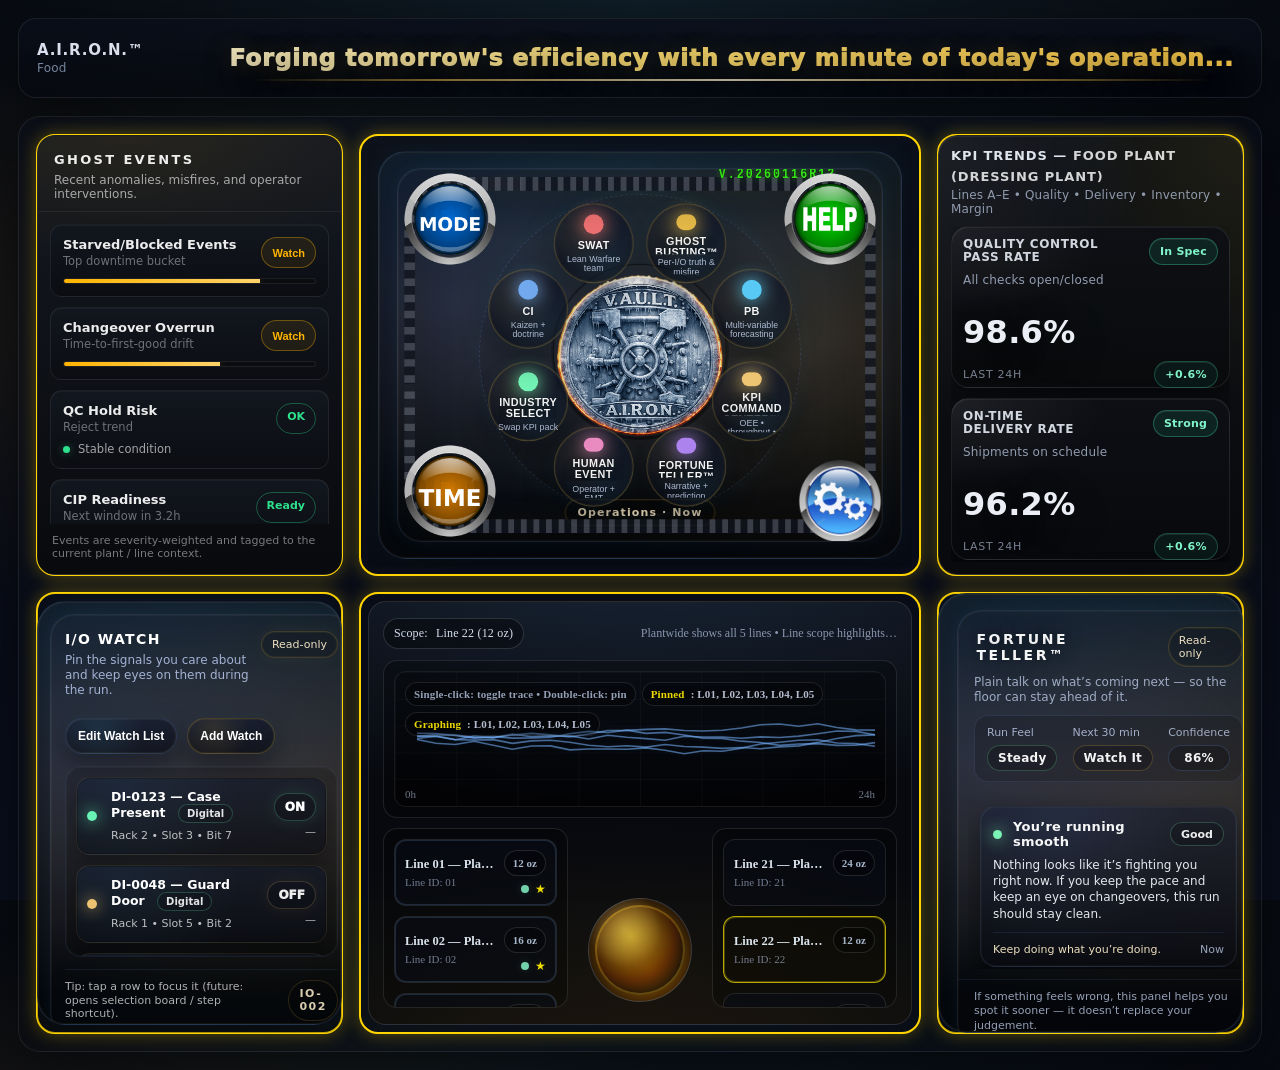
==== index.html @ 649cca15 "Add files via upload" ====
<!doctype html>
<html lang="en">
<head>
<!-- BUILD: 20260116-01 -->
  <meta charset="utf-8"/>
  <meta name="viewport" content="width=device-width,initial-scale=1"/>
  <script>
    (function(){
      try{
        var h = (window.location.hostname || '').toLowerCase();
        if(h === 'catastrophe.dingfelder.co'){
          var p = window.location.pathname || '/';
          if(p.indexOf('/catastrophe') !== 0){
            window.location.replace('/catastrophe/');
          }
        }
      }catch(e){}
    })();
  </script>
  <title>A.I.R.O.N. Industry Demo</title>
  <style>
    :root{
      --shellPad: 18px;
      --gap: 18px;

      /* MASTER STANDARD: CAT column + row heights */
      --catW: 560px;
      --catH: 440px;

      /* Center column can be tuned without breaking rules */
      --colC: var(--catW);

      /* Debug gridlines */
      --gridOn: 1;                 /* 1=on, 0=off */
      --gridColor: #FFD400;
      --gridW: 2px;
      --gridGlow: 0 0 18px rgba(255,212,0,.35);

      --bg0:#07090f;
      --bg1:#0b1020;
      --panel: rgba(10,14,26,.72);
      --panel2: rgba(6,8,14,.64);
      --stroke: rgba(255,255,255,.08);
      --stroke2: rgba(255,255,255,.05);
      --txt: rgba(235,242,255,.92);
      --muted: rgba(150,170,200,.78);
      --accent: rgba(90,210,255,.95);
      --gold: rgba(242,195,75,.95);
    }

    html,body{height:100%; margin:0; background: radial-gradient(1200px 600px at 50% 0%, rgba(90,210,255,.10), transparent 60%),
      radial-gradient(900px 500px at 15% 35%, rgba(242,195,75,.10), transparent 60%),
      linear-gradient(180deg, var(--bg0), var(--bg1)); color:var(--txt); font-family: Inter, system-ui, -apple-system, Segoe UI, Roboto, Arial, sans-serif;}

    /* ======= Header ======= */
    .shell{
      max-width: 1500px;
      margin: 0 auto;
      padding: var(--shellPad);
    }

    .header{
      height: 78px;
      border-radius: 18px;
      background: linear-gradient(180deg, rgba(10,14,26,.78), rgba(6,8,14,.72));
      border: 1px solid rgba(255,255,255,.08);
      box-shadow: 0 12px 50px rgba(0,0,0,.55);
      display:flex;
      align-items:center;
      gap: 18px;
      padding: 0 18px;
      overflow:hidden;
      position:relative;
    }

    .brand{
      display:flex; flex-direction:column; gap:2px;
      min-width: 165px;
    }
    .brand .title{font-weight:800; letter-spacing:.8px; font-size: 15px;}
    .brand .sub{font-size:12px; color: var(--muted); letter-spacing:.2px;}

    .how{
      margin-left: 6px;
      padding: 10px 14px;
      border-radius: 999px;
      border: 1px solid rgba(90,210,255,.25);
      color: rgba(200,235,255,.95);
      background: rgba(90,210,255,.08);
      font-weight:700;
      font-size:12px;
      cursor:pointer;
      user-select:none;
      white-space:nowrap;
    }

    .pills{
      display:flex; align-items:center; gap:10px; flex:1;
      justify-content:center;
      min-width: 420px;
    }

    /* Header strip removed — Industry Select lives in A.I.R.O.N. Selector System */
    .pills{ display:none !important; }

    /* ===== Industry Select Overlay ===== */
    .industryOverlay{
      position: fixed;
      inset: 0;
      display: none;
      place-items: center;
      background: rgba(0,0,0,.55);
      z-index: 9999;
      backdrop-filter: blur(8px);
    }
    .industryOverlay.on{ display:grid; }
    .industryPanel{
      width: min(680px, calc(100vw - 36px));
      border-radius: 18px;
      padding: 18px;
      background: linear-gradient(180deg, rgba(10,14,26,.92), rgba(6,8,14,.90));
      border: 1px solid rgba(255,255,255,.10);
      box-shadow: 0 22px 80px rgba(0,0,0,.70);
    }
    .industryPanel h3{
      margin: 0 0 10px 0;
      font-size: 14px;
      letter-spacing: .6px;
      text-transform: uppercase;
      color: rgba(255,244,210,.95);
    }
    .industryGrid{
      display:grid;
      grid-template-columns: repeat(2, minmax(0, 1fr));
      gap: 12px;
      margin-top: 12px;
    }
    .industryBtn{
      border-radius: 14px;
      padding: 14px 14px;
      border: 1px solid rgba(255,255,255,.10);
      background: rgba(255,255,255,.03);
      color: rgba(235,242,255,.92);
      font-weight: 800;
      letter-spacing: .2px;
      cursor: pointer;
      text-align:left;
      position:relative;
    }
    .industryBtn:before{
      content:"";
      width: 10px; height: 10px;
      border-radius: 999px;
      background: rgba(242,195,75,.72);
      box-shadow: 0 0 18px rgba(242,195,75,.20);
      position:absolute; left: 14px; top: 50%; transform: translateY(-50%);
    }
    .industryBtn span{ padding-left: 16px; display:inline-block; }
    .industryBtn.active{
      border-color: rgba(242,195,75,.45);
      background: rgba(242,195,75,.12);
      color: rgba(255,244,210,.98);
      box-shadow: 0 0 22px rgba(242,195,75,.12);
    }
    .industryActions{
      display:flex;
      justify-content:flex-end;
      gap: 10px;
      margin-top: 14px;
    }
    .industryClose{
      border-radius: 999px;
      padding: 10px 14px;
      border: 1px solid rgba(90,210,255,.22);
      color: rgba(200,235,255,.95);
      background: rgba(90,210,255,.08);
      font-weight: 800;
      cursor: pointer;
    }
    .pill{
      padding: 10px 14px;
      border-radius: 999px;
      border: 1px solid rgba(255,255,255,.10);
      color: rgba(215,230,255,.88);
      background: rgba(255,255,255,.03);
      font-weight:750;
      font-size:12px;
      cursor:pointer;
      user-select:none;
      white-space:nowrap;
      position:relative;
    }
    .pill:before{
      content:"";
      width:8px; height:8px;
      border-radius:999px;
      background: rgba(242,195,75,.65);
      box-shadow: 0 0 18px rgba(242,195,75,.22);
      position:absolute; left:10px; top:50%; transform:translateY(-50%);
      opacity:.55;
    }
    .pill span{ padding-left: 10px; display:inline-block; }
    .pill.active{
      border-color: rgba(242,195,75,.45);
      background: rgba(242,195,75,.12);
      color: rgba(255,244,210,.98);
      box-shadow: 0 0 22px rgba(242,195,75,.12);
    }
    .pill.active:before{ opacity:1; }

    .hint{
      color: rgba(150,170,200,.82);
      font-size: 12px;
      letter-spacing:.2px;
      display:flex;
      flex-direction:column;
      gap:4px;
      /* Give the tagline the full header runway (no truncation by max-width) */
      flex: 1;
      max-width: none;
      align-items: center;
      justify-content: center;
      min-width: 0;
    }

    .hintLine{
      white-space:nowrap;
      overflow:hidden;
      text-overflow:ellipsis;
    }

        .tagline{
      position: relative;
      font-size: 34px;
      font-weight: 950;
      letter-spacing: .8px;
      line-height: 1.12;

      /* single line, never clip/ellipsis — we auto-fit via JS instead */
      white-space: nowrap;
      overflow: visible;
      text-overflow: clip;
      display: inline-block;

      /* High-impact gold w/ animated shimmer */
      color: transparent;
      background: linear-gradient(90deg,
        rgba(255, 245, 205, .95) 0%,
        rgba(255, 226, 122, .95) 18%,
        rgba(242,195,75,.98) 45%,
        rgba(255, 226, 122, .95) 70%,
        rgba(255, 245, 205, .95) 100%
      );
      -webkit-background-clip: text;
      background-clip: text;
      background-size: 220% 100%;
      animation: taglineShimmer 6.5s linear infinite;

      /* Depth + presence (reads on dark header) */
      text-shadow:
        0 0 24px rgba(242,195,75,.22),
        0 0 60px rgba(242,195,75,.10),
        0 10px 26px rgba(0,0,0,.55);
    }

    .tagline::after{
      content:"";
      position:absolute;
      left: 2%;
      right: 2%;
      bottom: -10px;
      height: 2px;
      border-radius: 999px;
      background: linear-gradient(90deg,
        rgba(242,195,75,0) 0%,
        rgba(242,195,75,.55) 20%,
        rgba(255,244,210,.75) 50%,
        rgba(242,195,75,.55) 80%,
        rgba(242,195,75,0) 100%
      );
      box-shadow: 0 0 22px rgba(242,195,75,.18);
      opacity: .95;
      pointer-events:none;
    }

    @keyframes taglineShimmer{
      0%{ background-position: 0% 50%; }
      100%{ background-position: 100% 50%; }
    }

    /* ======= Dashboard Absolute Grid ======= */
    .dashWrap{
      margin-top: 18px;
      border-radius: 22px;
      background: linear-gradient(180deg, rgba(10,14,26,.55), rgba(6,8,14,.45));
      border: 1px solid rgba(255,255,255,.08);
      box-shadow: 0 18px 70px rgba(0,0,0,.65);
      padding: 18px;
      position:relative;
      overflow:hidden;
    }

    .dashboard{
      position: relative;
      width: 100%;
      height: calc(var(--catH) * 2 + var(--gap));
    }

    /* computed side widths = remaining space split into two columns with gap accounted */
    .cell{
      position:absolute;
      border-radius: 18px;
      overflow: hidden;
      background: rgba(0,0,0,.0);
      /* gridlines */
      outline: calc(var(--gridOn) * var(--gridW)) solid var(--gridColor);
      outline-offset: -1px;
      box-shadow: calc(var(--gridOn) * 1px) 0 0 0 rgba(0,0,0,0), calc(var(--gridOn) * 1px) 0 0 0 rgba(0,0,0,0);
    }
    .cell.gridGlow{
      box-shadow: 0 0 0 1px rgba(255,212,0,.25) inset, var(--gridGlow);
    }

    /* left/right widths computed with CSS calc */
    .cell.top.left{
      top:0; left:0;
      width: calc((100% - var(--colC) - (var(--gap) * 2)) / 2);
      height: var(--catH);
    }
    .cell.top.center{
      top:0;
      left: calc((100% - var(--colC)) / 2);
      width: var(--colC);
      height: var(--catH);
    }
    .cell.top.right{
      top:0; right:0;
      width: calc((100% - var(--colC) - (var(--gap) * 2)) / 2);
      height: var(--catH);
    }

    .cell.bottom.left{
      top: calc(var(--catH) + var(--gap)); left:0;
      width: calc((100% - var(--colC) - (var(--gap) * 2)) / 2);
      height: var(--catH);
    }
    .cell.bottom.center{
      top: calc(var(--catH) + var(--gap));
      left: calc((100% - var(--colC)) / 2);
      width: var(--colC);
      height: var(--catH);
    }
    .cell.bottom.right{
      top: calc(var(--catH) + var(--gap)); right:0;
      width: calc((100% - var(--colC) - (var(--gap) * 2)) / 2);
      height: var(--catH);
    }

    /* gap is visual; we render it by spacing cells with padding layer */
    .cell.top.left{ margin-right: var(--gap); }
    .cell.top.right{ margin-left: var(--gap); }
    .cell.bottom.left{ margin-right: var(--gap); }
    .cell.bottom.right{ margin-left: var(--gap); }
    /* NOTE: margins don't affect absolute positions; kept harmless. */

    .cell iframe{
      position:absolute;
      inset:0;
      width:100%;
      height:100%;
      border:0;
      display:block;
      background: transparent;
    }
    .cell iframe{ z-index:1; }


    /* Responsive safeguard: if viewport is too narrow, reduce center width but keep rules */
    @media (max-width: 1180px){
      :root{ --catW: 520px; --catH: 420px; }
    }
    @media (max-width: 1040px){
      :root{ --catW: 480px; --catH: 400px; }
      .hint{display:none;}
    }
    @media (max-width: 920px){
      /* stacked fallback – still locked, just one column */
      .dashboard{ height: calc(var(--catH) * 6 + (var(--gap) * 5)); }
      .cell{ position:relative; width:100% !important; left:auto !important; right:auto !important; top:auto !important; margin:0 0 var(--gap) 0; height: var(--catH) !important; }
    }

    /* optional: toggle gridlines by pressing G */
  

/* ===== Overlay (Help + Menus) ===== */
.airon-overlay[hidden]{ display:none !important; }
.airon-overlay{ position: fixed; inset: 0; z-index: 9999; }
.airon-overlay__backdrop{ position:absolute; inset:0; background: rgba(0,0,0,.58); }
.airon-overlay__panel{
  position:absolute; left:50%; top:50%; transform: translate(-50%,-50%);
  width: min(880px, calc(100vw - 28px));
  max-height: min(78vh, 720px);
  background: rgba(7,11,18,.96);
  border: 1px solid rgba(255,234,0,.30);
  border-radius: 18px;
  box-shadow: 0 22px 80px rgba(0,0,0,.65);
  overflow:hidden;
  display:flex; flex-direction:column;
}
  .airon-overlay__panel.help-theme{
    /* Premium "glass" surface: visible gradient + subtle sheen */
    background-image:
      linear-gradient(180deg,
        rgba(255,255,255,.97) 0%,
        rgba(242,255,248,.94) 42%,
        rgba(233,252,244,.92) 72%,
        rgba(210,244,230,.95) 100%),
      radial-gradient(circle at 18% -10%, rgba(34,197,94,.24) 0%, rgba(34,197,94,0) 58%),
      linear-gradient(135deg, rgba(255,255,255,.70) 0%, rgba(255,255,255,0) 42%);
    background-color: rgba(255,255,255,.94);
    -webkit-backdrop-filter: blur(14px) saturate(160%);
    backdrop-filter: blur(14px) saturate(160%);
    color:#0b0f14;
    border:1px solid rgba(34,197,94,.66);
    box-shadow:
      0 30px 90px rgba(0,0,0,.55),
      0 0 34px rgba(34,197,94,.22),
      0 0 0 1px rgba(34,197,94,.26) inset;
  }

  /* Settings uses the same premium glass language as Help, but with BLUE accents */
  .airon-overlay__panel.settings-theme{
    background-image:
      linear-gradient(180deg,
        rgba(255,255,255,.97) 0%,
        rgba(244,250,255,.94) 42%,
        rgba(232,246,255,.92) 72%,
        rgba(216,238,255,.95) 100%),
      radial-gradient(circle at 18% -10%, rgba(90,210,255,.26) 0%, rgba(90,210,255,0) 58%),
      linear-gradient(135deg, rgba(255,255,255,.70) 0%, rgba(255,255,255,0) 42%);
    background-color: rgba(255,255,255,.94);
    -webkit-backdrop-filter: blur(14px) saturate(160%);
    backdrop-filter: blur(14px) saturate(160%);
    color:#0b0f14;
    border:1px solid rgba(90,210,255,.70);
    box-shadow:
      0 30px 90px rgba(0,0,0,.55),
      0 0 34px rgba(90,210,255,.22),
      0 0 0 1px rgba(90,210,255,.28) inset;
  }
  .airon-overlay__panel.settings-theme::before{
    content:"";
    position:absolute;
    inset:0;
    background-image:url("assets/noise.png");
    background-size:260px 260px;
    opacity:.018;
    mix-blend-mode:multiply;
    pointer-events:none;
    border-radius:inherit;
  }
  .airon-overlay__panel.settings-theme .airon-overlay__header{
    background: linear-gradient(180deg, rgba(255,255,255,.92) 0%, rgba(246,252,255,.84) 100%);
  }
  .airon-overlay__panel.settings-theme .airon-overlay__footer{
    background: linear-gradient(0deg, rgba(232,246,255,.82) 0%, rgba(255,255,255,.70) 100%);
  }
  .airon-overlay__panel.settings-theme .airon-overlay__title{ color:#0b0f14; text-shadow:none; }
  .airon-overlay__panel.settings-theme .airon-overlay__body{ color:#0b0f14; }
  .airon-overlay__panel.settings-theme .airon-overlay__close{ border-color:rgba(90,210,255,.60); color:#0b0f14; background:rgba(90,210,255,.14);} 
  .airon-overlay__panel.settings-theme .airon-btn{
    background:rgba(90,210,255,.92);
    border-color:rgba(0,0,0,.12);
    color:#0b0f14;
  }
  .airon-overlay__panel.settings-theme .airon-btn.secondary{
    background:rgba(255,255,255,.9);
    border-color:rgba(90,210,255,.60);
    color:#0b0f14;
  }
  .airon-overlay__panel.settings-theme .airon-pill{
    background:rgba(90,210,255,.14);
    border-color:rgba(90,210,255,.60);
    color:#0b0f14;
  }
  .airon-overlay__panel.settings-theme .airon-overlay__header,
  .airon-overlay__panel.settings-theme .airon-overlay__footer{
    border-color: rgba(0,0,0,.08);
    background-image:
      linear-gradient(180deg,
        rgba(255,255,255,.88) 0%,
        rgba(232,246,255,.90) 100%);
  }
  /* Subtle glass grain (1–2%): adds depth without looking "textured" */
  .airon-overlay__panel.help-theme::before{
    content:"";
    position:absolute;
    inset:0;
    background-image:url("assets/noise.png");
    background-size:260px 260px;
    opacity:.018;
    mix-blend-mode:multiply;
    pointer-events:none;
    border-radius:inherit;
  }


  /* Give the header/footer a slightly "frosted" cap so the surface reads as glass */
  .airon-overlay__panel.help-theme .airon-overlay__header{
    background: linear-gradient(180deg, rgba(255,255,255,.92) 0%, rgba(245,250,247,.84) 100%);
  }
  .airon-overlay__panel.help-theme .airon-overlay__footer{
    background: linear-gradient(0deg, rgba(231,248,240,.80) 0%, rgba(255,255,255,.70) 100%);
  }
  .airon-overlay__panel.help-theme .airon-overlay__title{ color:#0b0f14; text-shadow:none; }
  .airon-overlay__panel.help-theme .airon-overlay__body{ color:#0b0f14; }
  .airon-overlay__panel.help-theme .airon-overlay__close{ border-color:rgba(34,197,94,.55); color:#0b0f14; background:rgba(34,197,94,.12);} 
  .airon-overlay__panel.help-theme .airon-btn{
    background:rgba(34,197,94,.92);
    border-color:rgba(0,0,0,.12);
    color:#0b0f14;
  }
  .airon-overlay__panel.help-theme .airon-btn.secondary{
    background:rgba(255,255,255,.9);
    border-color:rgba(34,197,94,.55);
    color:#0b0f14;
  }
  .airon-overlay__panel.help-theme .airon-pill{
    background:rgba(34,197,94,.14);
    border-color:rgba(34,197,94,.55);
    color:#0b0f14;
  }
  .airon-overlay__panel.help-theme .airon-overlay__header,
  .airon-overlay__panel.help-theme .airon-overlay__footer{
    border-color: rgba(0,0,0,.08);
    background-image:
      linear-gradient(180deg,
        rgba(255,255,255,.88) 0%,
        rgba(233,252,244,.90) 100%);
  }
.airon-overlay__header{
  display:flex; align-items:center; justify-content:space-between; gap:12px;
  padding: 12px 14px; border-bottom: 1px solid rgba(255,255,255,.10);
}
.airon-overlay__title{ font-weight: 900; letter-spacing:.6px; color:#0b0f14; }
.airon-overlay__close{
  width:36px; height:36px; border-radius:12px;
  border: 1px solid rgba(255,255,255,.14);
  background: rgba(0,180,90,.12);
  color:#0b0f14; cursor:pointer;
}
.airon-overlay__close:hover{ border-color: rgba(255,234,0,.45); }
.airon-overlay__body{ padding:14px; overflow:auto; min-height:0; }
.airon-overlay__footer{
  padding: 12px 14px; border-top: 1px solid rgba(255,255,255,.10);
  display:flex; gap:10px; justify-content:flex-end;
}
.airon-pill{
  display:inline-flex; align-items:center; gap:8px;
  border: 1px solid rgba(255,234,0,.28);
  color:#0b0f14; background: rgba(0,0,0,.30);
  border-radius: 999px; padding: 8px 12px;
  font-weight: 800; letter-spacing:.4px;
}
.airon-helpgrid{
  display:grid;
  grid-template-columns: 1fr 1fr;
  gap: 14px 18px;
  margin-top: 12px;
}
.airon-overlay__body h4{
  margin: 10px 0 8px;
  font-size: 13px;
  letter-spacing: .45px;
  text-transform: uppercase;
  color: #0b0f14;
}
.airon-overlay__body ul, .airon-overlay__body ol{
  margin: 8px 0 0 18px;
}
.airon-overlay__body li{ margin: 6px 0; line-height: 1.35; }
@media (max-width: 720px){
  .tagline{ font-size: 34px; }
  .airon-helpgrid{ grid-template-columns: 1fr; }
}
.airon-btn{
  border-radius: 999px;
  border: 1px solid rgba(0,180,90,.55);
  background: rgba(0,180,90,.12);
  color:#0b0f14;
  padding: 10px 14px;
  font-weight: 900;
  letter-spacing: .5px;
  cursor:pointer;
}
.airon-btn:hover{ border-color: rgba(0,180,90,.85); background: rgba(0,180,90,.18); }

/* Standard hidden-scroll method */
.standard-scroll{ scrollbar-width:none; -ms-overflow-style:none; }
.standard-scroll::-webkit-scrollbar{ width:0; height:0; }

/* ===== Help hit targets (captures clicks while Help mode is ON) ===== */
.helpHit{
  position:absolute;
  inset:0;
  display:none;
  border-radius: 18px;
  background: rgba(255,234,0,.06);
  border: 1px dashed rgba(255,234,0,.22);
  box-shadow: 0 0 22px rgba(255,234,0,.10);
  cursor: help;
  z-index: 25; /* above iframe */
}
body.helpMode .helpHit{ display:block; }
body.helpMode .cell{ box-shadow: 0 0 0 1px rgba(255,234,0,.10) inset; }

/* Help intro overlay should allow click-through to module hit targets */
body.helpMode #aironOverlay{ pointer-events:none; }
body.helpMode #aironOverlay .airon-overlay__panel{ pointer-events:auto; }
body.helpMode #aironOverlay .airon-overlay__backdrop{ pointer-events:none; }

</style>
</head>
<body>
  <div class="shell">
    <div class="header">
      <div class="brand">
        <div class="title">A.I.R.O.N.™</div>
        <div class="sub">Industry Select</div>
      </div>

      <div class="hint">
        <div class="tagline">Forging tomorrow's efficiency with every minute of today's operation...</div>
      </div>
    </div>

    <!-- Industry Select Overlay (opened from A.I.R.O.N. Selector System) -->
    <div class="industryOverlay" id="industryOverlay" aria-hidden="true">
      <div class="industryPanel" role="dialog" aria-modal="true" aria-label="Industry Select">
        <h3>Industry Select</h3>
        <div class="industryGrid" id="industryGrid"></div>
        <div class="industryActions">
          <button class="industryClose" id="industryClose" type="button">Close</button>
        </div>
      </div>
    </div>

    <div class="dashWrap">
      <div class="dashboard" id="dash">

        <div class="cell gridGlow top left" id="cellTL">
          <iframe src="modules/top-left.html?v=20260110-01" title="Ghost Events" loading="eager"></iframe>
        <button class="helpHit" type="button" data-help="top-left" aria-label="Help: top-left"></button>
        </div>

        <div class="cell gridGlow top center" id="cellTC">
          <iframe src="modules/top-center.html?v=20260110-07" title="Hub" loading="eager"></iframe>
        <button class="helpHit" type="button" data-help="top-center" aria-label="Help: top-center"></button>
        </div>

        <div class="cell gridGlow top right" id="cellTR">
          <iframe src="modules/top-right.html?v=20260110-01" title="KPI Trends" loading="eager"></iframe>
        <button class="helpHit" type="button" data-help="top-right" aria-label="Help: top-right"></button>
        </div>

        <div class="cell gridGlow bottom left" id="cellBL">
          <iframe src="modules/bottom-left.html?v=20260110-01" title="I/O Watch" loading="eager"></iframe>
        <button class="helpHit" type="button" data-help="bottom-left" aria-label="Help: bottom-left"></button>
        </div>

        <div class="cell gridGlow bottom center" id="cellBC">
          <iframe src="modules/bottom-center.html?v=20260110-01" title="CAT Output Trend" loading="eager"></iframe>
        <button class="helpHit" type="button" data-help="bottom-center" aria-label="Help: bottom-center"></button>
        </div>

        <div class="cell gridGlow bottom right" id="cellBR">
          <iframe src="modules/bottom-right.html?v=20260110-01" title="Fortune Teller" loading="eager"></iframe>
        <button class="helpHit" type="button" data-help="bottom-right" aria-label="Help: bottom-right"></button>
        </div>

      </div>
    </div>
  </div>

  <!-- Global overlay (Help + Menus) -->
  <div id="aironOverlay" class="airon-overlay" hidden>
    <div class="airon-overlay__backdrop" data-ov-close="1"></div>
    <div class="airon-overlay__panel" role="dialog" aria-modal="true" aria-label="A.I.R.O.N. Overlay">
      <div class="airon-overlay__header">
        <div class="airon-overlay__title" id="aironOverlayTitle">Help</div>
        <button class="airon-overlay__close" type="button" data-ov-close="1" aria-label="Close">✕</button>
      </div>
      <div class="airon-overlay__body standard-scroll" id="aironOverlayBody"></div>
      <div class="airon-overlay__footer" id="aironOverlayFooter"></div>
    </div>
  </div>

  <script>
    // ===== Industry Select (no header strip) =====
    const industries = [
      'Foundry',
      'Food',
      'Wastewater',
      'Ethylene',
      'Machine Shop',
      'Propane Strip'
    ];

    let currentIndustry = 'Food';

    function broadcastIndustry(name){
      document.querySelectorAll('iframe').forEach(f=>{
        try { f.contentWindow.postMessage({ type:'AIRON_INDUSTRY_SET', industry:name }, '*'); } catch(e){}
      });
    }

    function setIndustry(name){
      currentIndustry = name;
      document.querySelector('.brand .sub').textContent = name;
      // update overlay active state
      document.querySelectorAll('.industryBtn').forEach(b=>b.classList.toggle('active', b.dataset.industry === name));
      broadcastIndustry(name);
    }

    // Build overlay buttons
    const overlay = document.getElementById('industryOverlay');
    const grid = document.getElementById('industryGrid');
    industries.forEach(name => {
      const btn = document.createElement('button');
      btn.type = 'button';
      btn.className = 'industryBtn';
      btn.dataset.industry = name;
      btn.innerHTML = `<span>${name}</span>`;
      btn.addEventListener('click', () => setIndustry(name));
      grid.appendChild(btn);
    });

    function openIndustry(){
      overlay.classList.add('on');
      overlay.setAttribute('aria-hidden','false');
      // sync active
      document.querySelectorAll('.industryBtn').forEach(b=>b.classList.toggle('active', b.dataset.industry === currentIndustry));
    }
    function closeIndustry(){
      overlay.classList.remove('on');
      overlay.setAttribute('aria-hidden','true');
    }

    document.getElementById('industryClose').addEventListener('click', closeIndustry);
    overlay.addEventListener('click', (e)=>{ if(e.target === overlay) closeIndustry(); });

    // Also open via the existing How button (temporary convenient access)
    // (kept because it's useful during testing)
    // openIndustry(); // (do not auto-open)

    // Listen for the Selector System Industry button
    window.addEventListener('message', (e)=>{
      const d = e.data || {};
      if(d.type === 'AIRON_INDUSTRY_MENU_TOGGLE'){
        overlay.classList.contains('on') ? closeIndustry() : openIndustry();
      }
      if(d.type === 'AIRON_INDUSTRY_SET' && d.industry){
        setIndustry(String(d.industry));
      }
    });

    // Initialize
    setIndustry(currentIndustry);

    // ===== Tagline: always full, always single-line (auto-fit, no ellipsis) =====
    function fitTagline(){
      const el = document.querySelector('.tagline');
      const wrap = document.querySelector('.header .hint');
      if(!el || !wrap) return;

      // Reset to the designed size first
      el.style.fontSize = '';

      // Compute available width (leave a little breathing room)
      const maxW = Math.max(0, wrap.clientWidth - 12);
      if(maxW <= 0) return;

      // Shrink only if needed (down to a safe minimum)
      const minPx = 16;
      let size = parseFloat(getComputedStyle(el).fontSize) || 30;

      // Guard: if the font is huge due to inheritance, cap the first attempt
      size = Math.min(size, 42);

      // Reduce until it fits
      let guard = 0;
      while(el.scrollWidth > maxW && size > minPx && guard < 60){
        size -= 0.5;
        el.style.fontSize = size + 'px';
        guard++;
      }
    }

    let taglineFitTimer = null;
    window.addEventListener('resize', ()=>{
      clearTimeout(taglineFitTimer);
      taglineFitTimer = setTimeout(fitTagline, 80);
    });
    // Run once after layout
    requestAnimationFrame(()=>{ fitTagline(); });

    // Toggle gridlines with G (visual lock aid)
    document.addEventListener('keydown', (e)=>{
      if((e.key||'').toLowerCase() === 'g'){
        const r = getComputedStyle(document.documentElement).getPropertyValue('--gridOn').trim();
        document.documentElement.style.setProperty('--gridOn', r === '1' ? '0' : '1');
      }
    });

    // How this works (optional button)
    // Some deploys/pages don't include this control. Guard to avoid breaking the whole UI.
    const howBtn = document.getElementById('howBtn');
    if (howBtn) {
      howBtn.addEventListener('click', ()=>{
        // Keep it simple and safe: no popups yet
        openIndustry();
      });
    }
  

	  // ===== Global Help + Menus (parent page) =====
	  // NOTE: this must initialize AFTER the overlay markup exists.
	  function initAIRONOverlay(){
	    const overlay = document.getElementById('aironOverlay');
	    const panelEl = overlay ? overlay.querySelector('.airon-overlay__panel') : null;
	    const titleEl = document.getElementById('aironOverlayTitle');
	    const bodyEl  = document.getElementById('aironOverlayBody');
	    const footEl  = document.getElementById('aironOverlayFooter');
	    if(!overlay || !titleEl || !bodyEl || !footEl){
	      console.warn('[A.I.R.O.N.] Overlay elements missing; help/menu wiring skipped.');
	      return;
	    }

        // ===== Synchronicity (belt + corner spin) speed control =====
        // Default: 4 RPM (15s per rotation). Multiplier: 1.0
        window.AIRON_SYNC_MULT = (typeof window.AIRON_SYNC_MULT === 'number' && isFinite(window.AIRON_SYNC_MULT)) ? window.AIRON_SYNC_MULT : 1;

        function applySyncSpeed(mult){
          const m = parseFloat(mult);
          if(!isFinite(m) || m <= 0) return;
          window.AIRON_SYNC_MULT = m;

          // Target the top-center module iframe
          const tcFrame = document.querySelector('#cellTC iframe');
          if(!tcFrame) return;

          // 1) PostMessage (works even if sandboxed later)
          try { tcFrame.contentWindow && tcFrame.contentWindow.postMessage({ type:'AIRONSYNC_SPEED', mult:m }, '*'); } catch(_){ }

          // 2) If same-origin, set CSS variable directly for instant response
          try {
            const doc = tcFrame.contentDocument;
            const host = doc && (doc.getElementById('airon-selector') || doc.documentElement);
            if(host) host.style.setProperty('--syncDur', (15 / m).toFixed(3) + 's');
          } catch(_){ }
        }
    // ===== Help content (expanded) =====
const helpMap = {
  "top-left": {
    title: "Ghost Events",
    html: `
      <p class="airon-pill">Recent anomalies, misfires, and operator interventions.</p>

      <div class="airon-helpgrid">
        <div>
          <h4>What this panel is</h4>
          <ul>
            <li><b>Purpose:</b> surface early warnings that can affect <b>uptime</b>, <b>quality</b>, <b>flow</b>, or <b>safety</b>.</li>
            <li><b>Behavior:</b> read-only. It never issues control actions.</li>
            <li><b>Signal sources:</b> PLC counters/timers, historian tags, operator logs, and edge anomaly rules.</li>
            <li><b>Severity:</b> cards are weighted so the “loudest whisper” rises to the top.</li>
          </ul>
        </div>

        <div>
          <h4>How to use it (standard work)</h4>
          <ol>
            <li><b>Confirm</b> the signal (floor check / historian trend / I/O Watch).</li>
            <li><b>Classify</b>: starved/blocked, changeover drift, QC hold risk, CIP readiness, etc.</li>
            <li><b>Respond</b> with the existing playbook (no new procedure required).</li>
            <li><b>Tag</b> the outcome (cleared, escalated, repeat) to improve future ranking.</li>
          </ol>
        </div>
      </div>

      <h4 style="margin-top:14px;">Example scenarios</h4>
      <ul>
        <li><b>Starved / Blocked:</b> filler is waiting. Upstream conveyor photo-eye is toggling but product count stays flat → check jam / infeed gate / accumulation.</li>
        <li><b>Changeover Overrun:</b> line reports “running” but first-good timer exceeds target → verify recipe selection, capper torque head, labeler registration.</li>
        <li><b>QC Hold Risk:</b> reject rate rises while speed is stable → confirm vision system lighting, verify a drifting sensor, pull last 10 rejects for pattern.</li>
        <li><b>CIP Readiness:</b> next CIP window approaches but tank level is low → coordinate staging, avoid starting a run that will be interrupted.</li>
      </ul>

      <p style="opacity:.85; margin-top:10px;">
        <b>Tip:</b> Treat Ghost Events as a <i>heads-up</i> layer. You still validate with plant reality before you act.
      </p>
    `
  },

  "top-center": {
    title: "A.I.R.O.N. Selector System",
    html: `
      <p class="airon-pill">Navigation hub — orbit is mathematically spaced.</p>

      <div class="airon-helpgrid">
        <div>
          <h4>Why it exists</h4>
          <ul>
            <li><b>One screen, many industries:</b> swap KPI packs without rebuilding the grid.</li>
            <li><b>Scales cleanly:</b> add buttons without recalculating angles or breaking layout.</li>
            <li><b>Consistent entry points:</b> the same “hub” behavior regardless of plant type.</li>
          </ul>
        </div>

        <div>
          <h4>Orbit rules (locked)</h4>
          <ul>
            <li><b>Spacing:</b> equal by button count (no manual degrees).</li>
            <li><b>Button size:</b> fixed (does not resize with count).</li>
            <li><b>Capacity:</b> designed to fit up to <b>7 buttons</b> with safe clearance.</li>
            <li><b>Dot size:</b> 20px status marker for quick recognition.</li>
          </ul>
        </div>
      </div>

      <h4 style="margin-top:14px;">Buttons and intent</h4>
      <ul>
        <li><b>Industry Select:</b> swaps the KPI pack (Food, Foundry, Wastewater, etc.).</li>
        <li><b>Ghost Busting™:</b> truth/misfire visibility (per I/O), supports “what actually happened.”</li>
        <li><b>Predictive Breakpoints™:</b> forecasting entry point (what’s likely to happen next).</li>
        <li><b>Fortune Teller™:</b> narrative prediction / watch items (read-only).</li>
        <li><b>KPI Command Center™:</b> OEE / throughput / yield lens (high-level management view).</li>
      </ul>

      <h4 style="margin-top:14px;">Example scenarios</h4>
      <ul>
        <li><b>New customer adds a KPI pack:</b> drop in a new “Industry” definition → orbit auto-spaces, grid stays untouched.</li>
        <li><b>Operator asks “why did it stop?”</b> jump to Ghost Busting™ → verify the exact permissive that failed (no ladder dive needed for first pass).</li>
        <li><b>Supervisor asks “what will bite us next hour?”</b> open Predictive Breakpoints™ / Fortune Teller™ → get near-term risk calls + confidence.</li>
      </ul>
    `
  },

  "top-right": {
    title: "KPI Trends",
    html: `
      <p class="airon-pill">KPI deck for the selected industry pack.</p>

      <div class="airon-helpgrid">
        <div>
          <h4>What you’re looking at</h4>
          <ul>
            <li><b>Purpose:</b> fast read of <b>quality</b>, <b>delivery</b>, <b>inventory</b>, <b>margin</b> (pack-dependent).</li>
            <li><b>Trend windows:</b> 24h / shift / 30-day (varies by KPI).</li>
            <li><b>Status chips:</b> “In Spec / Strong / Healthy” are thresholds, not opinions.</li>
          </ul>
        </div>

        <div>
          <h4>Interaction rules</h4>
          <ul>
            <li><b>Scroll:</b> internal and hidden (standard across modules).</li>
            <li><b>Extend:</b> add more KPI cards without breaking the grid.</li>
            <li><b>Read-only:</b> no control, no setpoints here.</li>
          </ul>
        </div>
      </div>

      <h4 style="margin-top:14px;">Example scenarios</h4>
      <ul>
        <li><b>Quality dips:</b> pass rate drops while “I/O Watch” shows a noisy prox → confirm sensor mount / debounce, then re-check rejects.</li>
        <li><b>On-time delivery risk:</b> shipments slip but throughput is steady → verify changeover overrun + staffing constraint.</li>
        <li><b>Inventory turnover swings:</b> running a high-demand SKU → confirm tank farm staging, CIP windows, and palletizer availability.</li>
        <li><b>Margin squeeze:</b> scrap/rework rises → correlate to specific line or recipe via CAT Output Trend selection.</li>
      </ul>
    `
  },

  "bottom-left": {
    title: "I/O Watch",
    html: `
      <p class="airon-pill">Watch critical signals during the run.</p>

      <div class="airon-helpgrid">
        <div>
          <h4>What it does</h4>
          <ul>
            <li><b>Pin</b> the signals that matter for the current product/shift.</li>
            <li><b>See state + activity:</b> counters/toggles/timers (demo representation).</li>
            <li><b>Spot intermittents:</b> the classic “works when I’m watching” failures.</li>
          </ul>
        </div>

        <div>
          <h4>Common watch list items</h4>
          <ul>
            <li>Case present, guard door, E-stop chain healthy</li>
            <li>Valve feedback open/closed mismatch</li>
            <li>Prox double-counting / missed counts</li>
            <li>Pressure switch chatter, float switch bounce</li>
          </ul>
        </div>
      </div>

      <h4 style="margin-top:14px;">Example scenarios</h4>
      <ul>
        <li><b>Lid won’t move:</b> pump starts but solenoid never energizes → watch DPDT switch input + solenoid output. If input toggles but output doesn’t, chase permissives/interlocks.</li>
        <li><b>Random stops:</b> guard door flickers OFF for 50ms → add the door input, confirm chatter, then clean/adjust or replace switch.</li>
        <li><b>Valve “stuck” alarm:</b> command ON but feedback stays OFF → verify air supply, limit switch, and mechanical bind.</li>
      </ul>

      <p style="opacity:.85; margin-top:10px;">
        <b>Tip:</b> Pair this with Ghost Events — one tells you “something’s odd,” the other shows the live truth.
      </p>
    `
  },

  "bottom-center": {
    title: "CAT Output Trend",
    html: `
      <p class="airon-pill">Line selector + common graph with pinning.</p>

      <div class="airon-helpgrid">
        <div>
          <h4>Selection logic</h4>
          <ul>
            <li><b>Single-click:</b> toggle a line trace ON/OFF in the common graph.</li>
            <li><b>Double-click:</b> pin/unpin a line into the default “always shown” set.</li>
            <li><b>Pinned set:</b> survives browsing so you keep your baseline references.</li>
          </ul>
        </div>

        <div>
          <h4>Scaling for big sites</h4>
          <ul>
            <li><b>Independent rails:</b> left/right lists scroll separately (CAT stays fixed).</li>
            <li><b>40+ lines:</b> browse quickly without losing context.</li>
            <li><b>Scope:</b> switch between Plantwide and “focused line” mode (demo).</li>
          </ul>
        </div>
      </div>

      <h4 style="margin-top:14px;">Example scenarios</h4>
      <ul>
        <li><b>Compare lines:</b> pin the two “best” lines, then toggle in a suspect line to see drift against the baseline.</li>
        <li><b>Packaging vs. filler:</b> pin the filler line + case packer line to see if downstream is throttling upstream.</li>
        <li><b>Customer with multiple locations:</b> left rail = Plant A lines, right rail = Plant B lines → pin cross-plant comparisons for standardization.</li>
      </ul>

      <p style="opacity:.85; margin-top:10px;">
        <b>CAT Fire:</b> center action button is a demo affordance (video). In production it can open the CAT tablet / action center.
      </p>
    `
  },

  "bottom-right": {
    title: "Fortune Teller™",
    html: `
      <p class="airon-pill">Read-only narrative prediction panel.</p>

      <div class="airon-helpgrid">
        <div>
          <h4>What it provides</h4>
          <ul>
            <li><b>Run feel:</b> a plain-language status of stability.</li>
            <li><b>Near-term call:</b> what’s likely to happen in the next window.</li>
            <li><b>Confidence:</b> how sure the model/rules are about the call.</li>
            <li><b>Watch items:</b> specific conditions to keep an eye on.</li>
          </ul>
        </div>

        <div>
          <h4>How to interpret</h4>
          <ul>
            <li><b>Read-only:</b> no control actions and no alarm acknowledgment.</li>
            <li><b>Operational use:</b> align staffing, staging, and maintenance timing.</li>
            <li><b>Human stays in charge:</b> this is guidance, not authority.</li>
          </ul>
        </div>
      </div>

      <h4 style="margin-top:14px;">Example scenarios</h4>
      <ul>
        <li><b>“Small slowdown likely”:</b> it’s seeing rising micro-stops + inventory wobble → stage materials, check air pressure, confirm changeover readiness.</li>
        <li><b>“Watch it” next 30 minutes:</b> trend suggests a tank will cross a low threshold → coordinate refill before the line starves.</li>
        <li><b>Confidence drops:</b> signals disagree (sensor noise / missing tags) → fall back to standard checks and validate instrumentation.</li>
      </ul>

      <p style="opacity:.85; margin-top:10px;">
        If something feels wrong, this panel helps you spot it sooner — it doesn’t replace your judgment.
      </p>
    `
  }
};

let helpMode = false;

    function postToAllFrames(msg){
      document.querySelectorAll('iframe').forEach(f => {
        try { f.contentWindow.postMessage(msg, '*'); } catch(e){}
      });
    }

		    function openOverlay(title, html, footerButtons, theme){
	      // theme: 'help' | 'settings' | undefined
	      if(panelEl){
	        panelEl.classList.toggle('help-theme', theme === 'help');
	        panelEl.classList.toggle('settings-theme', theme === 'settings');
	      }
      titleEl.textContent = title || '';
      bodyEl.innerHTML = html || '';
      footEl.innerHTML = '';
	      (footerButtons||[]).forEach(btn => {
        const b=document.createElement('button');
	        b.className = 'airon-btn' + (btn.className ? (' ' + btn.className) : '');
        b.type='button';
        b.textContent=btn.label;
        b.addEventListener('click', btn.onClick);
        footEl.appendChild(b);
      });
      overlay.hidden = false;
    }

	    function closeOverlay(){
	      overlay.hidden = true;
	      bodyEl.innerHTML='';
	      footEl.innerHTML='';
	      if(panelEl){ panelEl.classList.remove('help-theme'); panelEl.classList.remove('settings-theme'); }
	    }

    function setHelpMode(on){
      helpMode = !!on;
      document.body.classList.toggle('helpMode', helpMode);
      // frames can optionally react, but parent captures clicks via helpHit overlays
      postToAllFrames({ type:'AIRONGRID_HELP_MODE', on: helpMode });
    }

    overlay.addEventListener('click', (e) => {
      const t = e.target;
      if(!t || !t.getAttribute) return;
      if(t.getAttribute('data-ov-close') !== '1') return;

      // In Help-intro mode the backdrop must NOT close the overlay (click-through is required)
      if(helpMode && t.classList && t.classList.contains('airon-overlay__backdrop')) return;

      closeOverlay();
      setHelpMode(false);
    });
    document.addEventListener('keydown', (e) => {
      if(e.key === 'Escape' && !overlay.hidden){ closeOverlay(); setHelpMode(false); }
    });

	    function openHelpIntro(){
      setHelpMode(true);
      openOverlay(
        'Help',
        `<p class="airon-pill">Help mode is ON</p>
         <p style="margin-top:10px; line-height:1.45;">
           Select the item you need assistance with.
         </p>
         <p style="opacity:.85; margin-top:10px;">
           Click anywhere inside a module to open its help panel.
         </p>`,
		        [{ label:'Close', className:'secondary', onClick: () => { closeOverlay(); setHelpMode(false); } }],
	        'help'
      );
    }

    // Expose stable hooks for iframe controls (more reliable than postMessage in some embeds)
    // These are intentionally minimal and map directly to existing handlers.
    try {
      window.AIRON_OPEN_HELP = openHelpIntro;
      window.AIRON_OPEN_MENU = openMenu;
      window.AIRON_OPEN_HELP_FOR = openHelpFor;
    } catch (e) {}

    function openMenu(menu){
      if(menu === 'plant'){
        openOverlay('Plant Select',
          `<p class="airon-pill">Plant selection</p>
           <p style="margin-top:10px; opacity:.9;">Choose a plant context (demo):</p>
           <div style="display:grid; gap:10px; margin-top:12px;">
             <button class="airon-btn" type="button">Dressing Plant</button>
             <button class="airon-btn" type="button">Packaging Plant</button>
             <button class="airon-btn" type="button">Utilities</button>
           </div>`,
          [{ label:'Close', onClick: () => { closeOverlay(); } }]
        );
      } else if(menu === 'process'){
        openOverlay('Process Select',
          `<p class="airon-pill">Process selection</p>
           <p style="margin-top:10px; opacity:.9;">Choose a process view (demo):</p>
           <div style="display:grid; gap:10px; margin-top:12px;">
             <button class="airon-btn" type="button">Line Output</button>
             <button class="airon-btn" type="button">Tank Farm</button>
             <button class="airon-btn" type="button">CIP</button>
           </div>`,
          [{ label:'Close', onClick: () => { closeOverlay(); } }]
        );
      } else if(menu === 'settings'){
        openOverlay('Settings',
          `<p class="airon-pill">Demo settings</p>
           <div style="margin-top:8px; opacity:.75; font-size:12px; letter-spacing:.06em;">Build: 2026-01-10</div>
           <div style="display:flex; gap:10px; flex-wrap:wrap; margin-top:12px;">
             <button class="airon-btn" type="button" id="toggleGrid">Toggle Yellow Grid</button>
           </div>

           <div style="margin-top:14px; padding-top:12px; border-top:1px solid rgba(90,210,255,.10);">
             <div style="display:flex; align-items:center; justify-content:space-between; gap:10px;">
               <div>
                 <div style="font-weight:800; letter-spacing:.08em;">Belt speed</div>
                 <div style="opacity:.82; font-size:12px; margin-top:2px;">Controls belt teeth + corner spin sync</div>
               </div>
               <div style="min-width:90px; text-align:right; font-weight:800;" id="beltSpeedVal">1.0×</div>
             </div>
             <input id="beltSpeed" type="range" min="0.5" max="2" step="0.1" value="${window.AIRON_SYNC_MULT || 1}" style="width:100%; margin-top:10px;">
           </div>

           <p style="margin-top:10px; opacity:.85;">Affects the sync belt + corner spin only.</p>`,
          [{ label:'Close', onClick: () => { closeOverlay(); } }],
          'settings'
        );
        setTimeout(() => {
          const t=document.getElementById('toggleGrid');
          if(t) t.addEventListener('click', () => {
            const g=document.getElementById('gridOverlay');
            if(!g) return;
            g.style.opacity = (g.style.opacity === '0') ? '1' : '0';
          });

          // Belt speed wiring
          const s = document.getElementById('beltSpeed');
          const v = document.getElementById('beltSpeedVal');
          function syncVal(){
            if(!s || !v) return;
            const m = parseFloat(s.value) || 1;
            v.textContent = m.toFixed(1) + '×';
            applySyncSpeed(m);
          }
          if(s){
            syncVal();
            s.addEventListener('input', syncVal);
            s.addEventListener('change', syncVal);
          }
        }, 0);
      }
    }

    function openHelpFor(moduleKey){
      const item = helpMap[moduleKey];
      if(!item) return;

      // Once a sector is selected, lock selection until user closes the help panel
      setHelpMode(false);

	      openOverlay(item.title, item.html, [
	        { label:'Close', className:'secondary', onClick: () => { closeOverlay(); } }
	      ], 'help');
    }

    // Capture help targets (iframes don't bubble clicks to parent)
    document.querySelectorAll('.helpHit').forEach(hit => {
      hit.addEventListener('click', () => {
        if(!helpMode) return;
        const k = hit.getAttribute('data-help');
        openHelpFor(k);
      });
    });

	    window.addEventListener('message', (ev) => {
      const msg = ev.data || {};
      if(msg.type === 'AIRONTOP_HELP_OPEN') openHelpIntro();
      if(msg.type === 'AIRONTOP_MENU_OPEN') openMenu(msg.menu);
      if(msg.type === 'AIRONGRID_HELP_TARGET') openHelpFor(msg.module);
    });
	  }

	  // Initialize overlay wiring safely
	  if(document.readyState === 'loading'){
	    document.addEventListener('DOMContentLoaded', initAIRONOverlay, { once:true });
	  } else {
	    initAIRONOverlay();
	  }

</script>
</body>
</html>
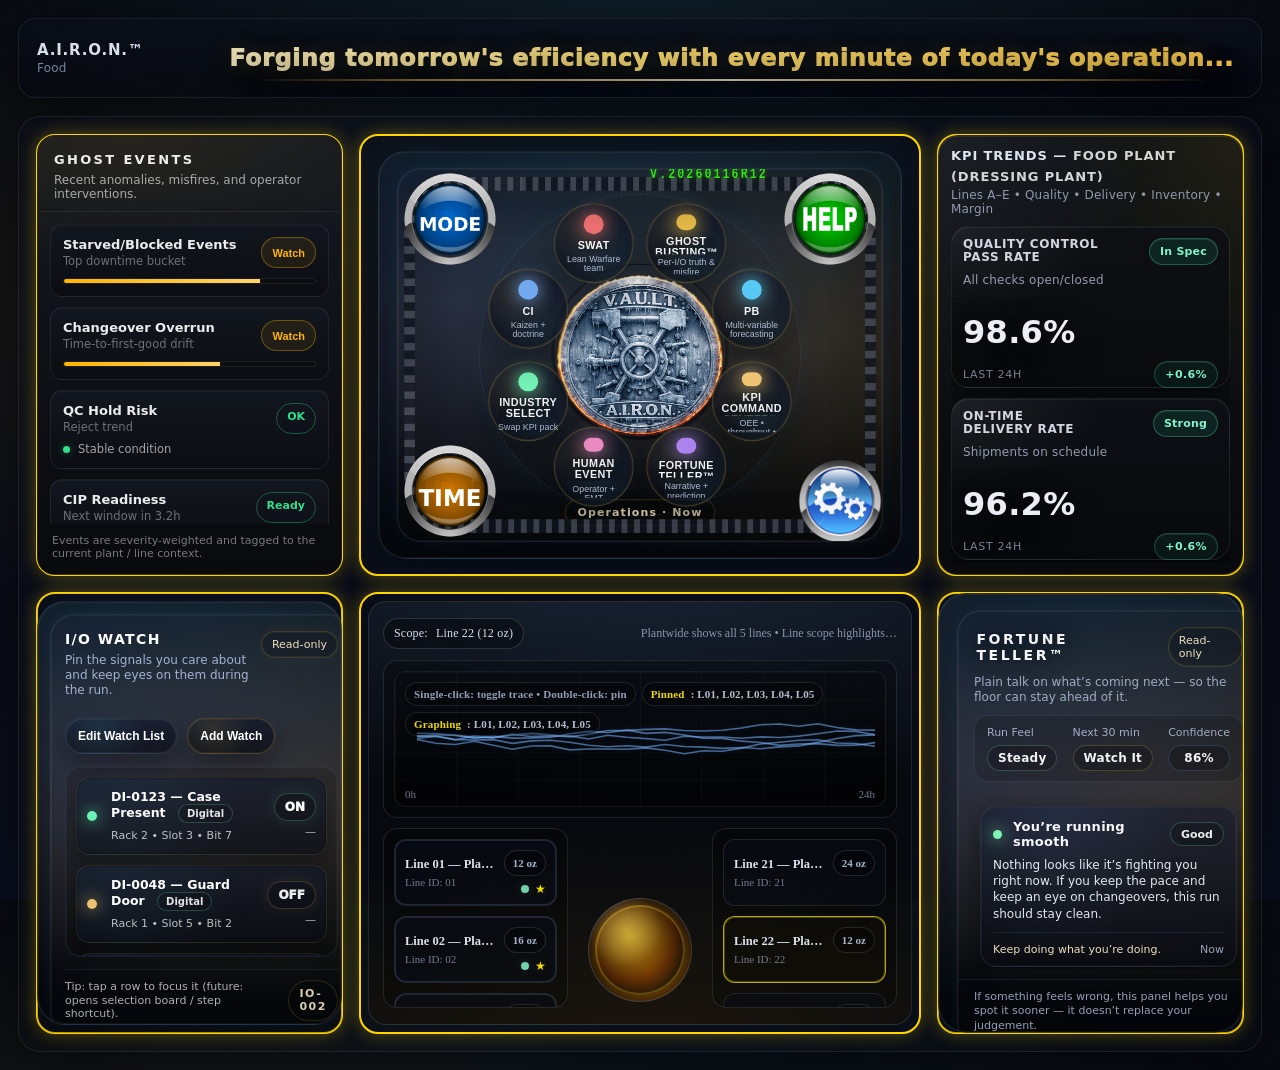
==== commit 4c1c157d: "Set demo-working browser title" ====
--- a/index.html
+++ b/index.html
@@ -17,7 +17,7 @@
       }catch(e){}
     })();
   </script>
-  <title>A.I.R.O.N. Industry Demo</title>
+  <title>A.I.R.O.N. — demo-working</title>
   <style>
     :root{
       --shellPad: 18px;
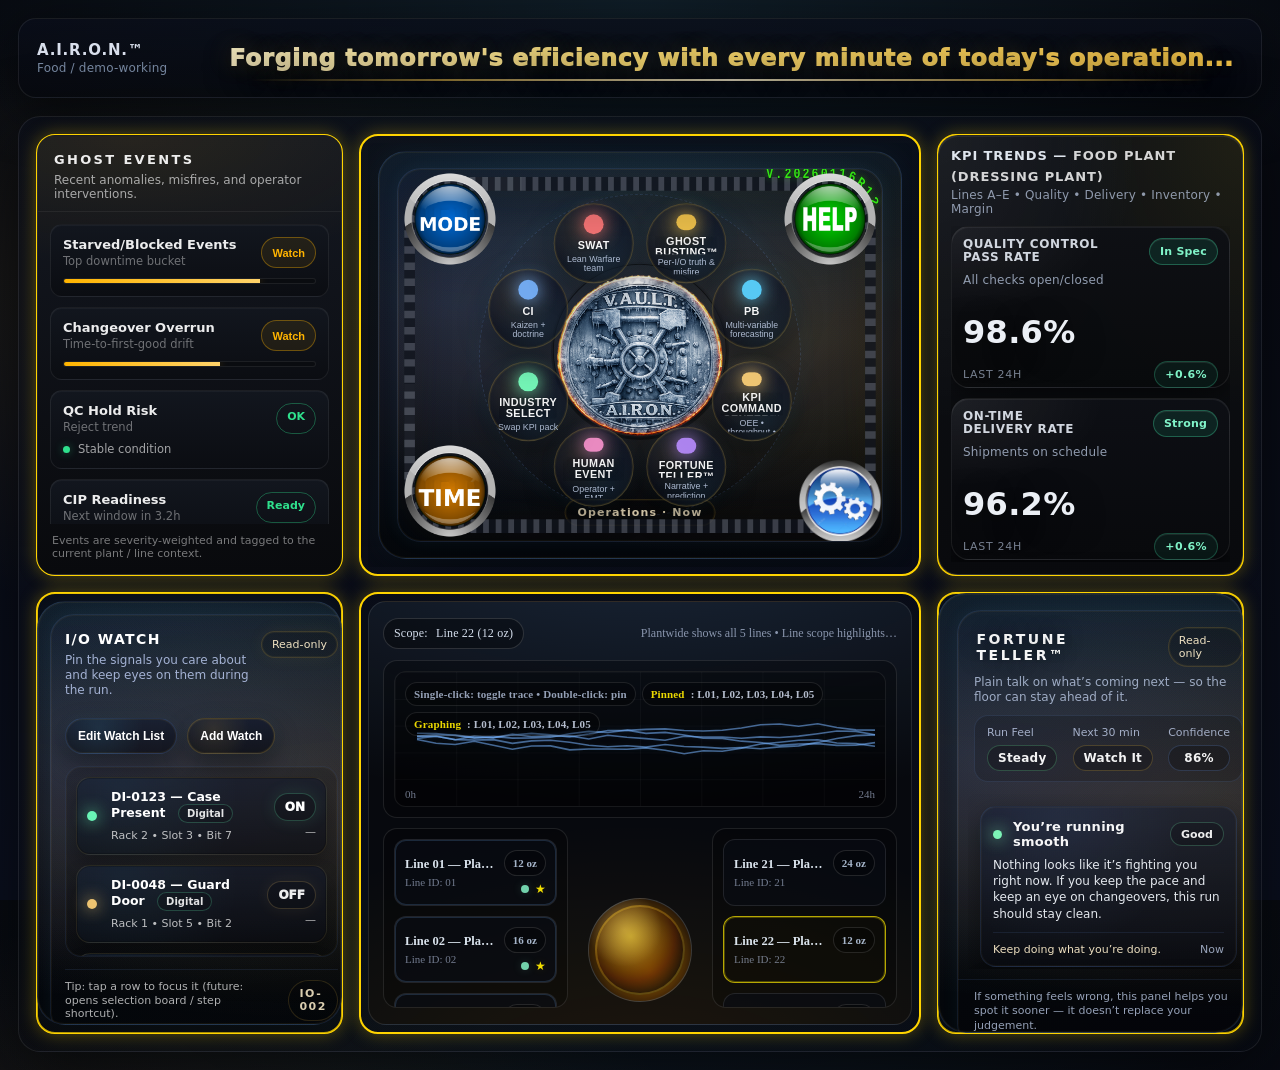
==== commit 0367f16c: "Mark demo-working in header subtitle" ====
--- a/index.html
+++ b/index.html
@@ -706,7 +706,7 @@
       'Propane Strip'
     ];
 
-    let currentIndustry = 'Food';
+    let currentIndustry = 'Food / demo-working';
 
     function broadcastIndustry(name){
       document.querySelectorAll('iframe').forEach(f=>{
